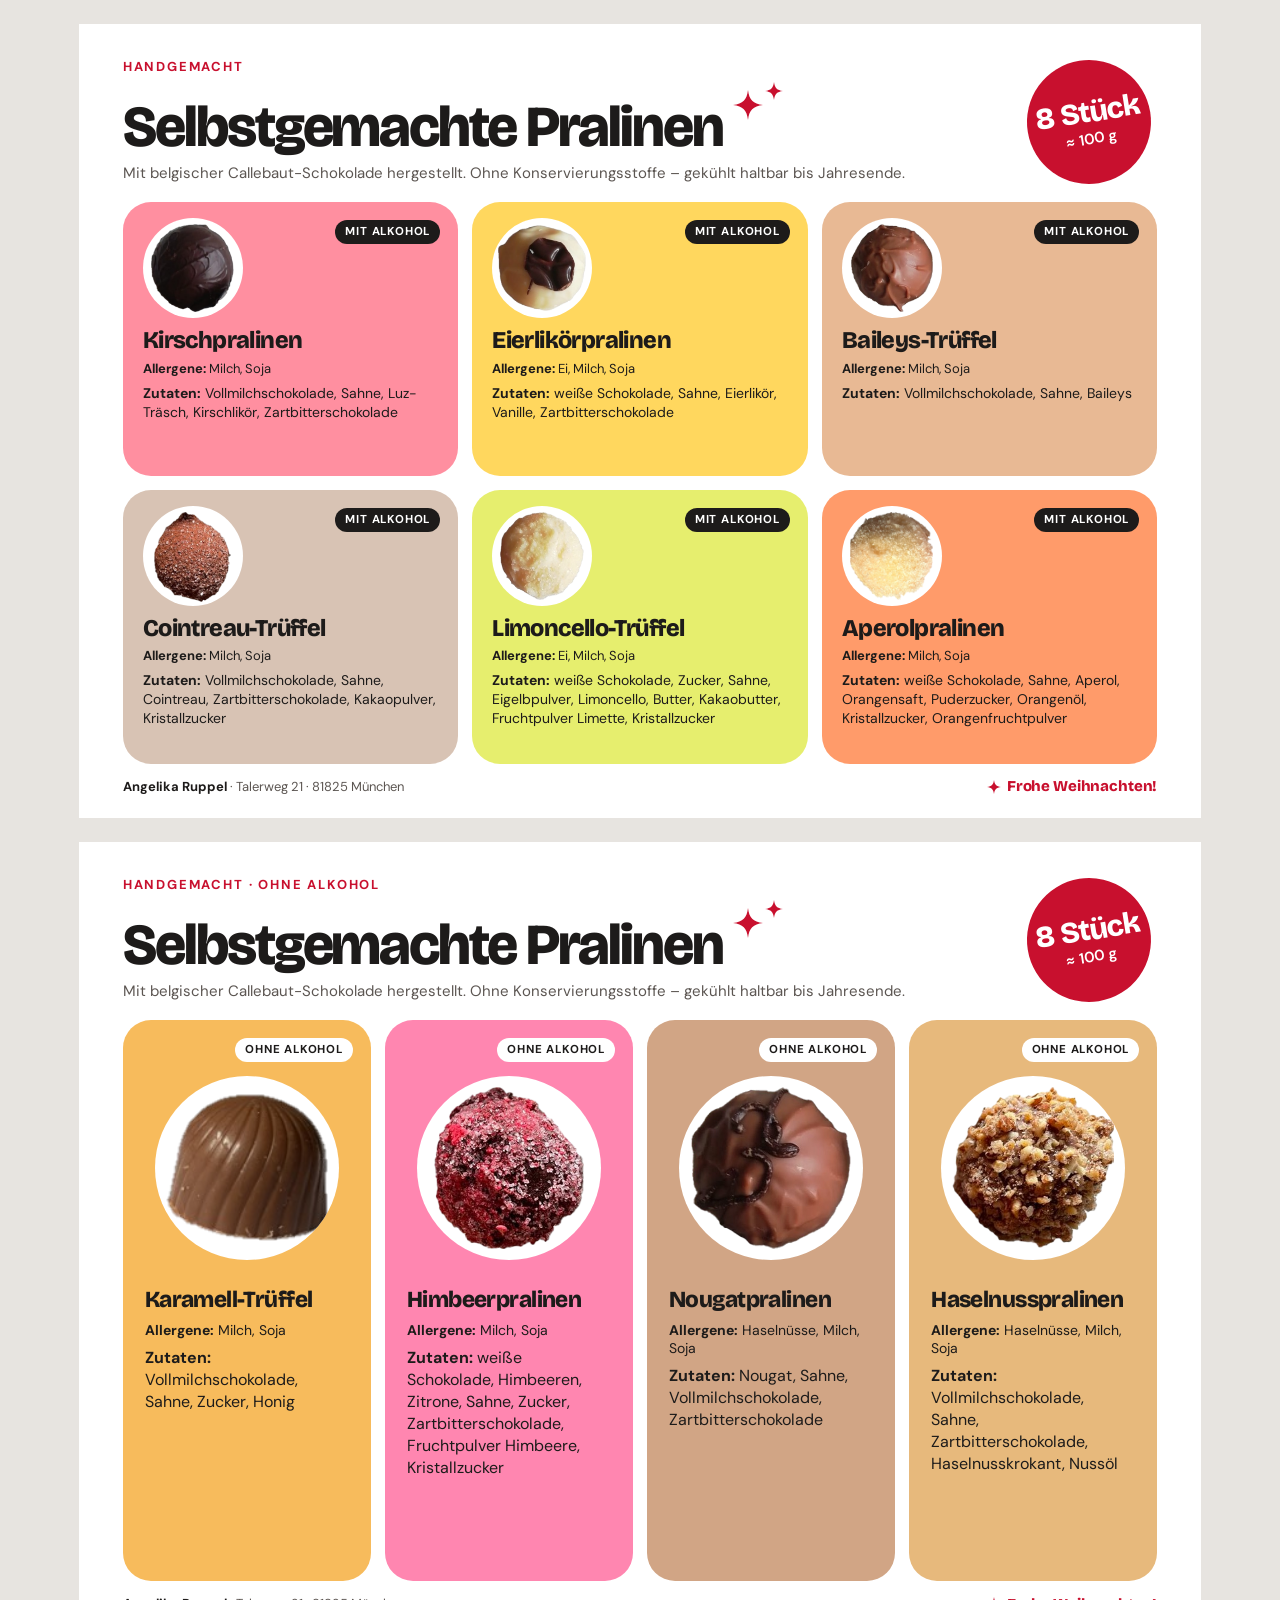
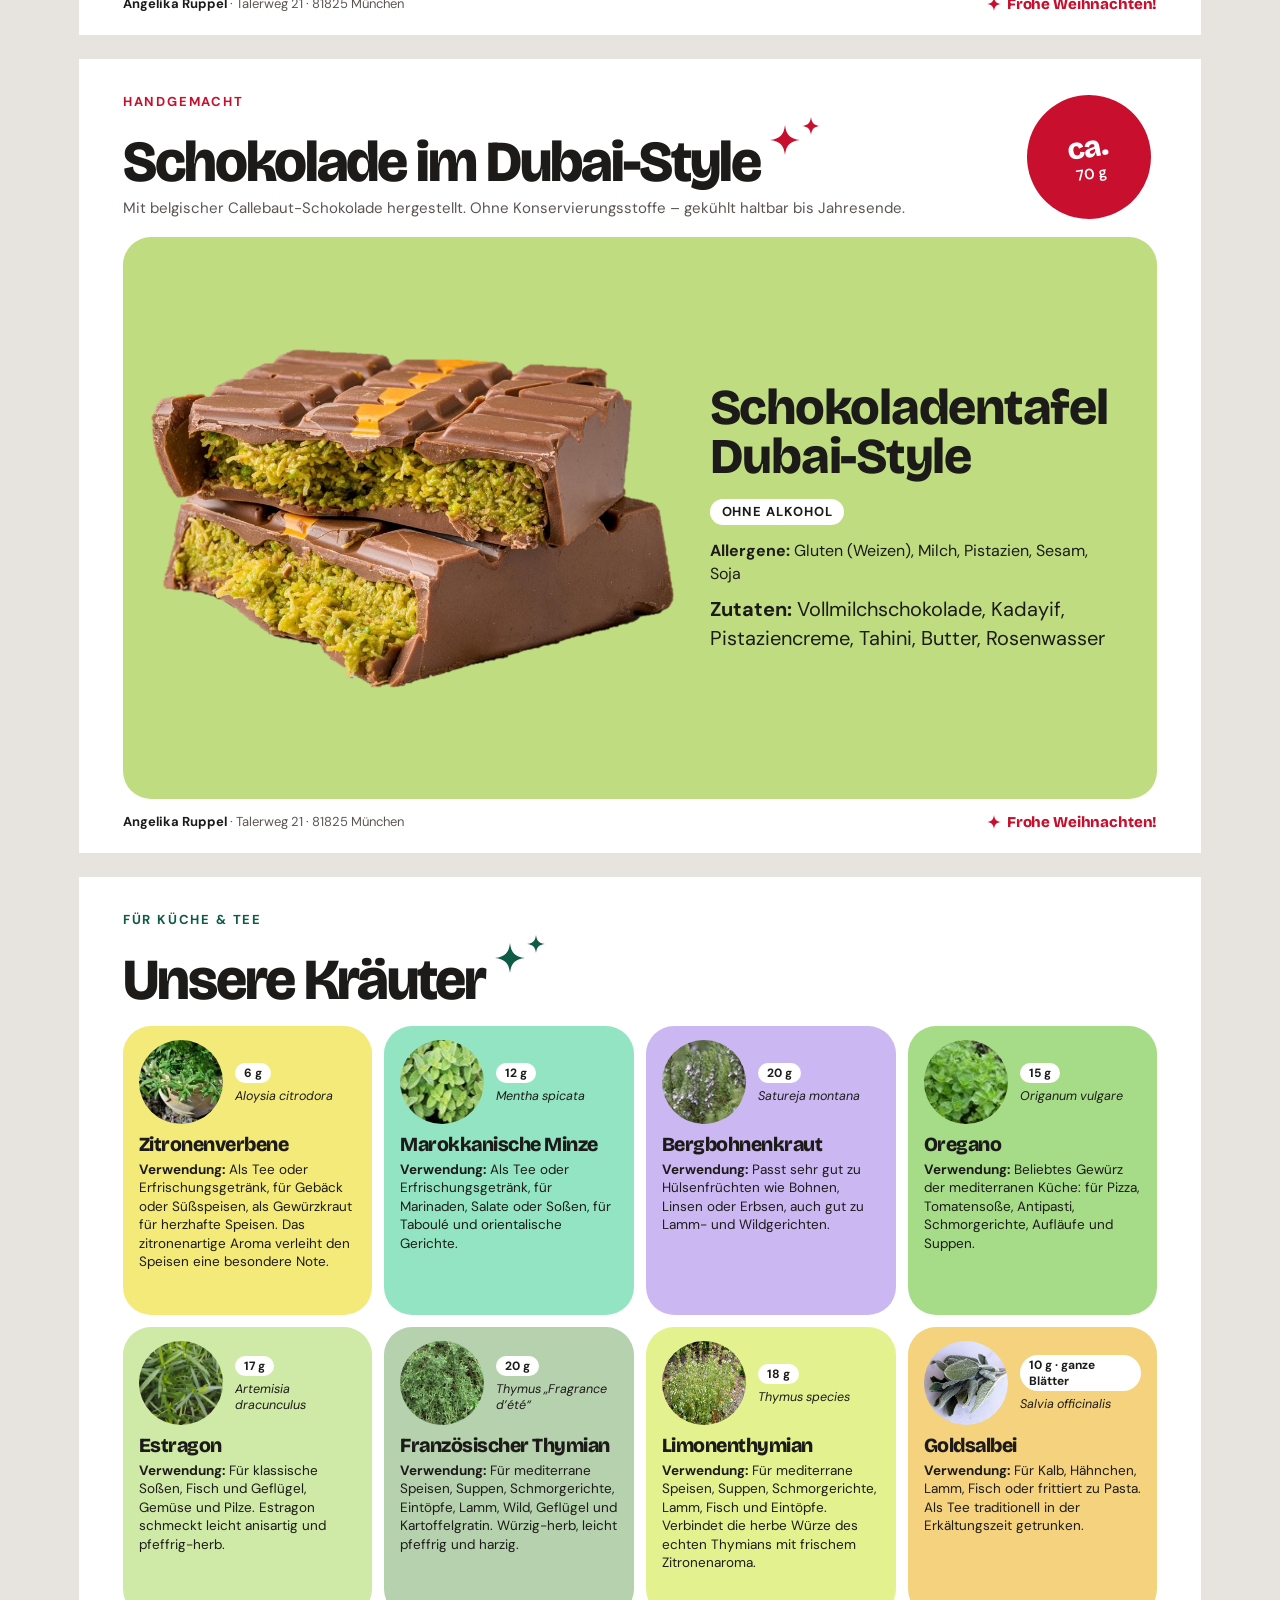
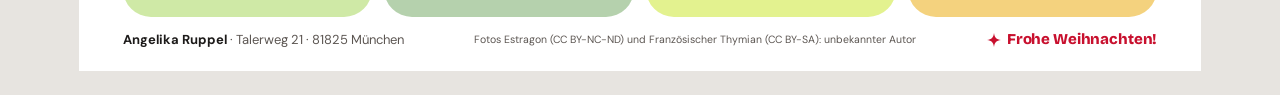
==== weihnachtsbazar/druck/auslagen.html @ 476b5126 "Neues, modernes Design und kompakte Querformat-Blätter mit 8 Kräutern - Design-System komplett übera" ====
<!doctype html>
<html lang="de">
<head>
<meta charset="utf-8">
<meta name="viewport" content="width=device-width, initial-scale=1">
<title>Bazar-Auslagen</title>
<link rel="preconnect" href="https://fonts.googleapis.com">
<link rel="stylesheet" href="https://fonts.googleapis.com/css2?family=Bricolage+Grotesque:opsz,wght@12..96,400..800&family=DM+Sans:ital,opsz,wght@0,9..40,400..700;1,9..40,400..700&display=swap">
<style>
/* Weihnachtsbazar Auslagen – A4 quer, kompakt, modern */
:root {
  --weiss: #ffffff; --tinte: #1d1b1a; --tinte-2: #5c5652;
  --rot: #c8102e; --tanne: #0f5b45;
  --font-display: "Bricolage Grotesque", "Arial Black", Arial, sans-serif;
  --font-sans: "DM Sans", "Segoe UI", Arial, sans-serif;
  --space-1: 8px; --space-2: 16px; --space-3: 24px; --space-4: 32px; --space-5: 44px;
  --radius-sm: 10px; --radius-lg: 28px; --radius-rund: 999px;
}
@page { size: A4 landscape; margin: 0; }
* { box-sizing: border-box; }
html, body { margin: 0; background: #e7e4e0; }
body { font-family: var(--font-sans); color: var(--tinte); }
@media print { html, body { background: #fff; } .blatt { margin: 0 !important; } }

.blatt {
  width: 297mm; height: 210mm; margin: 24px auto; position: relative; overflow: hidden;
  display: flex; flex-direction: column;
  padding: 34px var(--space-5) 22px;
  background: var(--weiss);
  break-after: page; page-break-after: always;
  -webkit-print-color-adjust: exact; print-color-adjust: exact;
}
.blatt:last-child { break-after: auto; page-break-after: auto; }

/* ---------- Kopf ---------- */
.kopf { display: flex; align-items: flex-end; justify-content: space-between; gap: var(--space-3); }
.kopf-text { min-width: 0; }
.dach { margin: 0 0 6px; font: 700 13px/18px var(--font-sans); letter-spacing: .14em; text-transform: uppercase; color: var(--rot); }
.dach--kraeuter { color: var(--tanne); }
.titel { margin: 0; font-family: var(--font-display); font-weight: 800; font-size: 58px; line-height: .95;
  letter-spacing: -.035em; font-variation-settings: "opsz" 96; }
.titel .funkeln { display: inline-block; width: 30px; height: 30px; margin-left: 10px; vertical-align: 26px; }
.titel .funkeln--klein { width: 18px; height: 18px; margin-left: 2px; vertical-align: 46px; }
.funkeln path { fill: var(--rot); }
.funkeln--gruen path { fill: var(--tanne); }
.info { margin: 8px 0 0; font-size: 15px; line-height: 21px; color: var(--tinte-2); }

/* runder Aufkleber */
.sticker { flex: 0 0 auto; width: 124px; height: 124px; margin: -6px 6px 0 0; border-radius: var(--radius-rund);
  background: var(--rot); color: var(--weiss); display: grid; place-content: center; text-align: center;
  transform: rotate(-9deg); }
.sticker b { display: block; font: 800 30px/1 var(--font-display); letter-spacing: -.03em; }
.sticker span { display: block; margin-top: 4px; font: 600 15px/1.1 var(--font-sans); }
.sticker--gruen { background: var(--tanne); }

/* ---------- Raster ---------- */
.raster { flex: 1; display: grid; gap: 14px; margin-top: 18px; min-height: 0; }
.raster--3 { grid-template-columns: repeat(3, 1fr); grid-template-rows: 1fr 1fr; }
.raster--4 { grid-template-columns: repeat(4, 1fr); grid-template-rows: 1fr; }
.raster--4x2 { grid-template-columns: repeat(4, 1fr); grid-template-rows: 1fr 1fr; gap: 12px; }

/* ---------- Karte ---------- */
.karte { position: relative; display: flex; flex-direction: column; padding: 16px 20px 18px;
  border-radius: var(--radius-lg); background: var(--c); overflow: hidden; }
.foto { flex: 0 0 auto; width: 100px; height: 100px; border-radius: var(--radius-rund); background: var(--weiss);
  display: grid; place-items: center; overflow: hidden; }
.foto img { width: 88%; height: 88%; object-fit: contain; }
.foto--bild img { width: 100%; height: 100%; object-fit: cover; }
.name { margin: 10px 0 0; font-family: var(--font-display); font-weight: 800; font-size: 24px; line-height: 1.02;
  letter-spacing: -.025em; font-variation-settings: "opsz" 48; }
.pille { display: inline-block; font: 700 11.5px/16px var(--font-sans); letter-spacing: .07em; text-transform: uppercase;
  padding: 4px 10px; border-radius: var(--radius-rund); white-space: nowrap; }
.pille--alk { background: var(--tinte); color: var(--weiss); }
.pille--ohne { background: var(--weiss); color: var(--tinte); }
.karte > .pille { position: absolute; top: 18px; right: 18px; }
.allergene { margin: 7px 0 0; font-size: 13px; line-height: 18px; }
.allergene b, .zutaten b { font-weight: 700; }
.zutaten { margin: 6px 0 0; font-size: 14px; line-height: 19px; }

/* 4er-Reihe: große Fotos */
.raster--4 .karte { padding: 22px; }
.raster--4 .foto { width: 184px; height: 184px; margin: 34px auto 0; }
.raster--4 .name { margin-top: 28px; font-size: 23px; }
.raster--4 .allergene { font-size: 14px; margin-top: 10px; }
.raster--4 .zutaten { font-size: 16px; line-height: 22px; margin-top: 8px; }

/* Einzelprodukt */
.karte--gross { flex: 1; margin-top: 18px; flex-direction: row; align-items: center; gap: 36px; padding: 28px 56px 28px 28px; }
.karte--gross .tafel { flex: 0 0 auto; width: 55%; max-height: 100%; object-fit: contain; }
.karte--gross .name { margin: 0; font-size: 50px; line-height: .98; }
.karte--gross .pille { margin-top: 18px; font-size: 13px; padding: 5px 12px; }
.karte--gross .allergene { font-size: 16px; line-height: 23px; margin-top: 14px; }
.karte--gross .zutaten { font-size: 20px; line-height: 29px; margin-top: 10px; }

/* Kräuter (4 × 2) */
.karte--kraut { padding: 14px 16px 16px; }
.kraut-kopf { display: flex; align-items: center; gap: 12px; }
.kraut-kopf .foto { width: 84px; height: 84px; }
.karte--kraut .name { margin: 10px 0 0; font-size: 20px; }
.latein { margin: 5px 0 0; font-size: 12.5px; line-height: 16px; font-style: italic; }
.gewicht { display: inline-block; font: 700 12px/16px var(--font-sans); padding: 2px 9px;
  border-radius: var(--radius-rund); background: var(--weiss); }
.karte--kraut .zutaten { margin-top: 6px; font-size: 13.5px; line-height: 18.5px; }

/* ---------- Fuß ---------- */
.fuss { display: flex; justify-content: space-between; align-items: center; gap: var(--space-2); margin-top: 14px;
  font-size: 13px; line-height: 18px; color: var(--tinte-2); }
.fuss b { color: var(--tinte); }
.fuss .gruss { font: 800 15px/1 var(--font-display); letter-spacing: -.01em; color: var(--rot); display: inline-flex; align-items: center; gap: 6px; }
.fuss .gruss svg { width: 14px; height: 14px; }
.fuss .credit { font-size: 10.5px; }

</style>
</head>
<body>
<section class="blatt">
  <header class="kopf">
    <div class="kopf-text">
      <p class="dach">Handgemacht</p>
      <h1 class="titel">Selbstgemachte Pralinen<svg class="funkeln" viewBox="0 0 24 24" aria-hidden="true"><path d="M12 0C13 8 16 11 24 12C16 13 13 16 12 24C11 16 8 13 0 12C8 11 11 8 12 0Z"/></svg><svg class="funkeln funkeln--klein" viewBox="0 0 24 24" aria-hidden="true"><path d="M12 0C13 8 16 11 24 12C16 13 13 16 12 24C11 16 8 13 0 12C8 11 11 8 12 0Z"/></svg></h1>
      <p class="info">Mit belgischer Callebaut-Schokolade hergestellt. Ohne Konservierungsstoffe – gekühlt haltbar bis Jahresende.</p>
    </div>
    <div class="sticker" aria-hidden="true"><b>8 Stück</b><span>≈ 100 g</span></div>
  </header>
  <div class="raster raster--3">
    <article class="karte" style="--c:#ff8fa0">
      <span class="pille pille--alk">mit Alkohol</span>
      <div class="foto"><img src="fotos/kirsch.png" alt=""></div>
      <h2 class="name">Kirschpralinen</h2>
      <p class="allergene"><b>Allergene:</b> Milch, Soja</p>
      <p class="zutaten"><b>Zutaten:</b> Vollmilchschokolade, Sahne, Luz-Träsch, Kirschlikör, Zartbitterschokolade</p>
    </article>
    <article class="karte" style="--c:#ffd75e">
      <span class="pille pille--alk">mit Alkohol</span>
      <div class="foto"><img src="fotos/eierlikoer.png" alt=""></div>
      <h2 class="name">Eierlikörpralinen</h2>
      <p class="allergene"><b>Allergene:</b> Ei, Milch, Soja</p>
      <p class="zutaten"><b>Zutaten:</b> weiße Schokolade, Sahne, Eierlikör, Vanille, Zartbitterschokolade</p>
    </article>
    <article class="karte" style="--c:#e8b994">
      <span class="pille pille--alk">mit Alkohol</span>
      <div class="foto"><img src="fotos/baileys.png" alt=""></div>
      <h2 class="name">Baileys-Trüffel</h2>
      <p class="allergene"><b>Allergene:</b> Milch, Soja</p>
      <p class="zutaten"><b>Zutaten:</b> Vollmilchschokolade, Sahne, Baileys</p>
    </article>
    <article class="karte" style="--c:#d8c3b4">
      <span class="pille pille--alk">mit Alkohol</span>
      <div class="foto"><img src="fotos/cointreau.png" alt=""></div>
      <h2 class="name">Cointreau-Trüffel</h2>
      <p class="allergene"><b>Allergene:</b> Milch, Soja</p>
      <p class="zutaten"><b>Zutaten:</b> Vollmilchschokolade, Sahne, Cointreau, Zartbitterschokolade, Kakaopulver, Kristallzucker</p>
    </article>
    <article class="karte" style="--c:#e6ee6e">
      <span class="pille pille--alk">mit Alkohol</span>
      <div class="foto"><img src="fotos/limoncello.png" alt=""></div>
      <h2 class="name">Limoncello-Trüffel</h2>
      <p class="allergene"><b>Allergene:</b> Ei, Milch, Soja</p>
      <p class="zutaten"><b>Zutaten:</b> weiße Schokolade, Zucker, Sahne, Eigelbpulver, Limoncello, Butter, Kakaobutter, Fruchtpulver Limette, Kristallzucker</p>
    </article>
    <article class="karte" style="--c:#ff9b6a">
      <span class="pille pille--alk">mit Alkohol</span>
      <div class="foto"><img src="fotos/aperol.png" alt=""></div>
      <h2 class="name">Aperolpralinen</h2>
      <p class="allergene"><b>Allergene:</b> Milch, Soja</p>
      <p class="zutaten"><b>Zutaten:</b> weiße Schokolade, Sahne, Aperol, Orangensaft, Puderzucker, Orangenöl, Kristallzucker, Orangenfruchtpulver</p>
    </article>
  </div>
  <footer class="fuss"><span><b>Angelika Ruppel</b> · Talerweg 21 · 81825 München</span><span class="gruss"><svg class="funkeln" viewBox="0 0 24 24" aria-hidden="true"><path d="M12 0C13 8 16 11 24 12C16 13 13 16 12 24C11 16 8 13 0 12C8 11 11 8 12 0Z"/></svg>Frohe Weihnachten!</span></footer>
</section>
<section class="blatt">
  <header class="kopf">
    <div class="kopf-text">
      <p class="dach">Handgemacht · ohne Alkohol</p>
      <h1 class="titel">Selbstgemachte Pralinen<svg class="funkeln" viewBox="0 0 24 24" aria-hidden="true"><path d="M12 0C13 8 16 11 24 12C16 13 13 16 12 24C11 16 8 13 0 12C8 11 11 8 12 0Z"/></svg><svg class="funkeln funkeln--klein" viewBox="0 0 24 24" aria-hidden="true"><path d="M12 0C13 8 16 11 24 12C16 13 13 16 12 24C11 16 8 13 0 12C8 11 11 8 12 0Z"/></svg></h1>
      <p class="info">Mit belgischer Callebaut-Schokolade hergestellt. Ohne Konservierungsstoffe – gekühlt haltbar bis Jahresende.</p>
    </div>
    <div class="sticker" aria-hidden="true"><b>8 Stück</b><span>≈ 100 g</span></div>
  </header>
  <div class="raster raster--4">
    <article class="karte" style="--c:#f7bb5c">
      <span class="pille pille--ohne">ohne Alkohol</span>
      <div class="foto"><img src="fotos/karamell.png" alt=""></div>
      <h2 class="name">Karamell-Trüffel</h2>
      <p class="allergene"><b>Allergene:</b> Milch, Soja</p>
      <p class="zutaten"><b>Zutaten:</b> Vollmilchschokolade, Sahne, Zucker, Honig</p>
    </article>
    <article class="karte" style="--c:#ff86b0">
      <span class="pille pille--ohne">ohne Alkohol</span>
      <div class="foto"><img src="fotos/himbeer.png" alt=""></div>
      <h2 class="name">Himbeerpralinen</h2>
      <p class="allergene"><b>Allergene:</b> Milch, Soja</p>
      <p class="zutaten"><b>Zutaten:</b> weiße Schokolade, Himbeeren, Zitrone, Sahne, Zucker, Zartbitterschokolade, Fruchtpulver Himbeere, Kristallzucker</p>
    </article>
    <article class="karte" style="--c:#d1a585">
      <span class="pille pille--ohne">ohne Alkohol</span>
      <div class="foto"><img src="fotos/nougat.png" alt=""></div>
      <h2 class="name">Nougatpralinen</h2>
      <p class="allergene"><b>Allergene:</b> Haselnüsse, Milch, Soja</p>
      <p class="zutaten"><b>Zutaten:</b> Nougat, Sahne, Vollmilchschokolade, Zartbitterschokolade</p>
    </article>
    <article class="karte" style="--c:#e7b97c">
      <span class="pille pille--ohne">ohne Alkohol</span>
      <div class="foto"><img src="fotos/haselnuss.png" alt=""></div>
      <h2 class="name">Haselnusspralinen</h2>
      <p class="allergene"><b>Allergene:</b> Haselnüsse, Milch, Soja</p>
      <p class="zutaten"><b>Zutaten:</b> Vollmilchschokolade, Sahne, Zartbitterschokolade, Haselnusskrokant, Nussöl</p>
    </article>
  </div>
  <footer class="fuss"><span><b>Angelika Ruppel</b> · Talerweg 21 · 81825 München</span><span class="gruss"><svg class="funkeln" viewBox="0 0 24 24" aria-hidden="true"><path d="M12 0C13 8 16 11 24 12C16 13 13 16 12 24C11 16 8 13 0 12C8 11 11 8 12 0Z"/></svg>Frohe Weihnachten!</span></footer>
</section>
<section class="blatt">
  <header class="kopf">
    <div class="kopf-text">
      <p class="dach">Handgemacht</p>
      <h1 class="titel">Schokolade im Dubai-Style<svg class="funkeln" viewBox="0 0 24 24" aria-hidden="true"><path d="M12 0C13 8 16 11 24 12C16 13 13 16 12 24C11 16 8 13 0 12C8 11 11 8 12 0Z"/></svg><svg class="funkeln funkeln--klein" viewBox="0 0 24 24" aria-hidden="true"><path d="M12 0C13 8 16 11 24 12C16 13 13 16 12 24C11 16 8 13 0 12C8 11 11 8 12 0Z"/></svg></h1>
      <p class="info">Mit belgischer Callebaut-Schokolade hergestellt. Ohne Konservierungsstoffe – gekühlt haltbar bis Jahresende.</p>
    </div>
    <div class="sticker" aria-hidden="true"><b>ca.</b><span>70 g</span></div>
  </header>
  <article class="karte karte--gross" style="--c:#bfdc80">
    <img class="tafel" src="fotos/dubai.png" alt="">
    <div>
      <h2 class="name">Schokoladentafel Dubai-Style</h2>
      <span class="pille pille--ohne">ohne Alkohol</span>
      <p class="allergene"><b>Allergene:</b> Gluten (Weizen), Milch, Pistazien, Sesam, Soja</p>
      <p class="zutaten"><b>Zutaten:</b> Vollmilchschokolade, Kadayif, Pistaziencreme, Tahini, Butter, Rosenwasser</p>
    </div>
  </article>
  <footer class="fuss"><span><b>Angelika Ruppel</b> · Talerweg 21 · 81825 München</span><span class="gruss"><svg class="funkeln" viewBox="0 0 24 24" aria-hidden="true"><path d="M12 0C13 8 16 11 24 12C16 13 13 16 12 24C11 16 8 13 0 12C8 11 11 8 12 0Z"/></svg>Frohe Weihnachten!</span></footer>
</section>
<section class="blatt">
  <header class="kopf">
    <div class="kopf-text">
      <p class="dach dach--kraeuter">Für Küche &amp; Tee</p>
      <h1 class="titel">Unsere Kräuter<svg class="funkeln funkeln--gruen" viewBox="0 0 24 24" aria-hidden="true"><path d="M12 0C13 8 16 11 24 12C16 13 13 16 12 24C11 16 8 13 0 12C8 11 11 8 12 0Z"/></svg><svg class="funkeln funkeln--klein funkeln--gruen" viewBox="0 0 24 24" aria-hidden="true"><path d="M12 0C13 8 16 11 24 12C16 13 13 16 12 24C11 16 8 13 0 12C8 11 11 8 12 0Z"/></svg></h1>
      
    </div>
    
  </header>
  <div class="raster raster--4x2">
    <article class="karte karte--kraut" style="--c:#f3ea7a">
      <div class="kraut-kopf">
        <div class="foto foto--bild"><img src="fotos/zitronenverbene.jpg" alt=""></div>
        <div>
          <span class="gewicht">6 g</span>
          <p class="latein">Aloysia citrodora</p>
        </div>
      </div>
      <h2 class="name">Zitronenverbene</h2>
      <p class="zutaten"><b>Verwendung:</b> Als Tee oder Erfrischungsgetränk, für Gebäck oder Süßspeisen, als Gewürzkraut für herzhafte Speisen. Das zitronenartige Aroma verleiht den Speisen eine besondere Note.</p>
    </article>
    <article class="karte karte--kraut" style="--c:#93e4c2">
      <div class="kraut-kopf">
        <div class="foto foto--bild"><img src="fotos/minze.jpg" alt=""></div>
        <div>
          <span class="gewicht">12 g</span>
          <p class="latein">Mentha spicata</p>
        </div>
      </div>
      <h2 class="name">Marokkanische Minze</h2>
      <p class="zutaten"><b>Verwendung:</b> Als Tee oder Erfrischungsgetränk, für Marinaden, Salate oder Soßen, für Taboulé und orientalische Gerichte.</p>
    </article>
    <article class="karte karte--kraut" style="--c:#cbb8f2">
      <div class="kraut-kopf">
        <div class="foto foto--bild"><img src="fotos/bergbohnenkraut.jpg" alt=""></div>
        <div>
          <span class="gewicht">20 g</span>
          <p class="latein">Satureja montana</p>
        </div>
      </div>
      <h2 class="name">Bergbohnenkraut</h2>
      <p class="zutaten"><b>Verwendung:</b> Passt sehr gut zu Hülsenfrüchten wie Bohnen, Linsen oder Erbsen, auch gut zu Lamm- und Wildgerichten.</p>
    </article>
    <article class="karte karte--kraut" style="--c:#a6db88">
      <div class="kraut-kopf">
        <div class="foto foto--bild"><img src="fotos/oregano.jpg" alt=""></div>
        <div>
          <span class="gewicht">15 g</span>
          <p class="latein">Origanum vulgare</p>
        </div>
      </div>
      <h2 class="name">Oregano</h2>
      <p class="zutaten"><b>Verwendung:</b> Beliebtes Gewürz der mediterranen Küche: für Pizza, Tomatensoße, Antipasti, Schmorgerichte, Aufläufe und Suppen.</p>
    </article>
    <article class="karte karte--kraut" style="--c:#cfe9a6">
      <div class="kraut-kopf">
        <div class="foto foto--bild"><img src="fotos/estragon.jpg" alt=""></div>
        <div>
          <span class="gewicht">17 g</span>
          <p class="latein">Artemisia dracunculus</p>
        </div>
      </div>
      <h2 class="name">Estragon</h2>
      <p class="zutaten"><b>Verwendung:</b> Für klassische Soßen, Fisch und Geflügel, Gemüse und Pilze. Estragon schmeckt leicht anisartig und pfeffrig-herb.</p>
    </article>
    <article class="karte karte--kraut" style="--c:#b5d1ad">
      <div class="kraut-kopf">
        <div class="foto foto--bild"><img src="fotos/thymian-franz.jpg" alt=""></div>
        <div>
          <span class="gewicht">20 g</span>
          <p class="latein">Thymus „Fragrance d’été“</p>
        </div>
      </div>
      <h2 class="name">Französischer Thymian</h2>
      <p class="zutaten"><b>Verwendung:</b> Für mediterrane Speisen, Suppen, Schmorgerichte, Eintöpfe, Lamm, Wild, Geflügel und Kartoffelgratin. Würzig-herb, leicht pfeffrig und harzig.</p>
    </article>
    <article class="karte karte--kraut" style="--c:#e3f28f">
      <div class="kraut-kopf">
        <div class="foto foto--bild"><img src="fotos/limonenthymian.jpg" alt=""></div>
        <div>
          <span class="gewicht">18 g</span>
          <p class="latein">Thymus species</p>
        </div>
      </div>
      <h2 class="name">Limonenthymian</h2>
      <p class="zutaten"><b>Verwendung:</b> Für mediterrane Speisen, Suppen, Schmorgerichte, Lamm, Fisch und Eintöpfe. Verbindet die herbe Würze des echten Thymians mit frischem Zitronenaroma.</p>
    </article>
    <article class="karte karte--kraut" style="--c:#f4d27e">
      <div class="kraut-kopf">
        <div class="foto foto--bild"><img src="fotos/goldsalbei.jpg" alt=""></div>
        <div>
          <span class="gewicht">10 g · ganze Blätter</span>
          <p class="latein">Salvia officinalis</p>
        </div>
      </div>
      <h2 class="name">Goldsalbei</h2>
      <p class="zutaten"><b>Verwendung:</b> Für Kalb, Hähnchen, Lamm, Fisch oder frittiert zu Pasta. Als Tee traditionell in der Erkältungszeit getrunken.</p>
    </article>
  </div>
  <footer class="fuss"><span><b>Angelika Ruppel</b> · Talerweg 21 · 81825 München</span><span class="credit">Fotos Estragon (CC BY-NC-ND) und Französischer Thymian (CC BY-SA): unbekannter Autor</span><span class="gruss"><svg class="funkeln" viewBox="0 0 24 24" aria-hidden="true"><path d="M12 0C13 8 16 11 24 12C16 13 13 16 12 24C11 16 8 13 0 12C8 11 11 8 12 0Z"/></svg>Frohe Weihnachten!</span></footer>
</section>
</body>
</html>
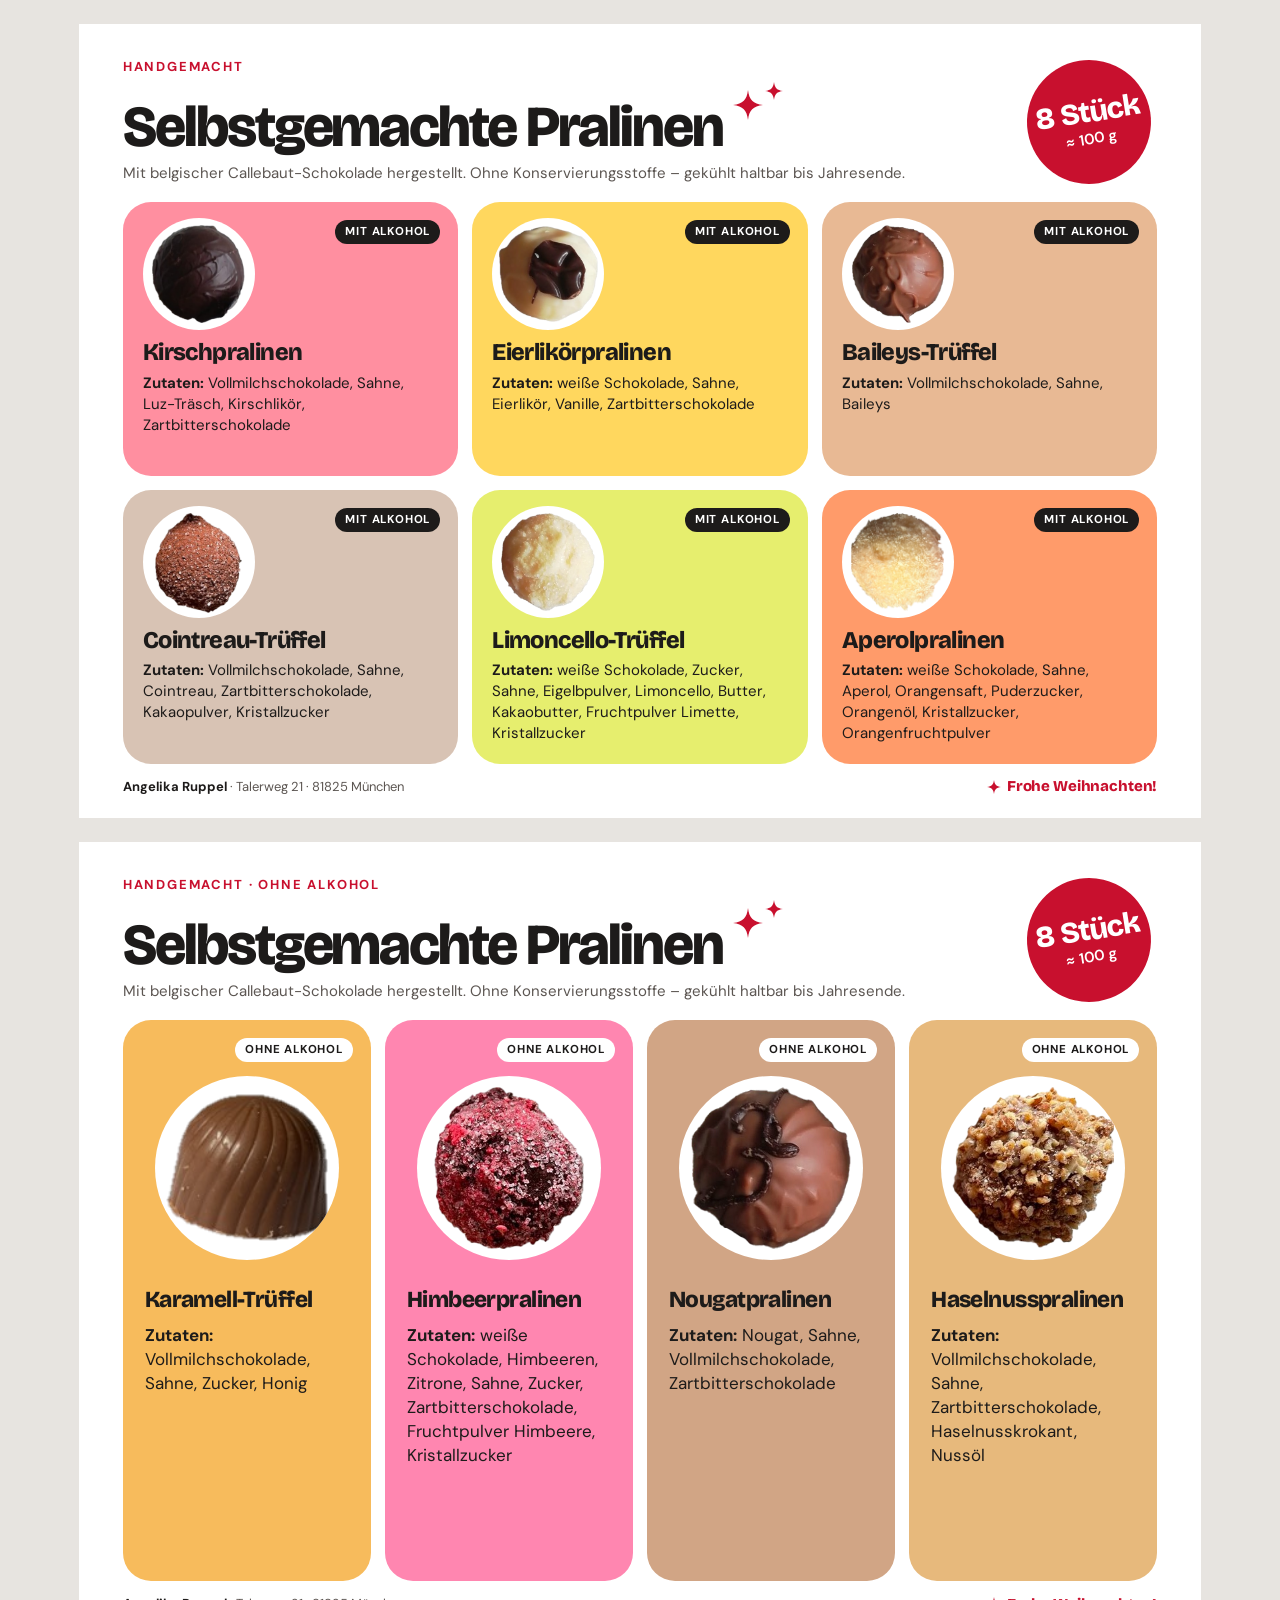
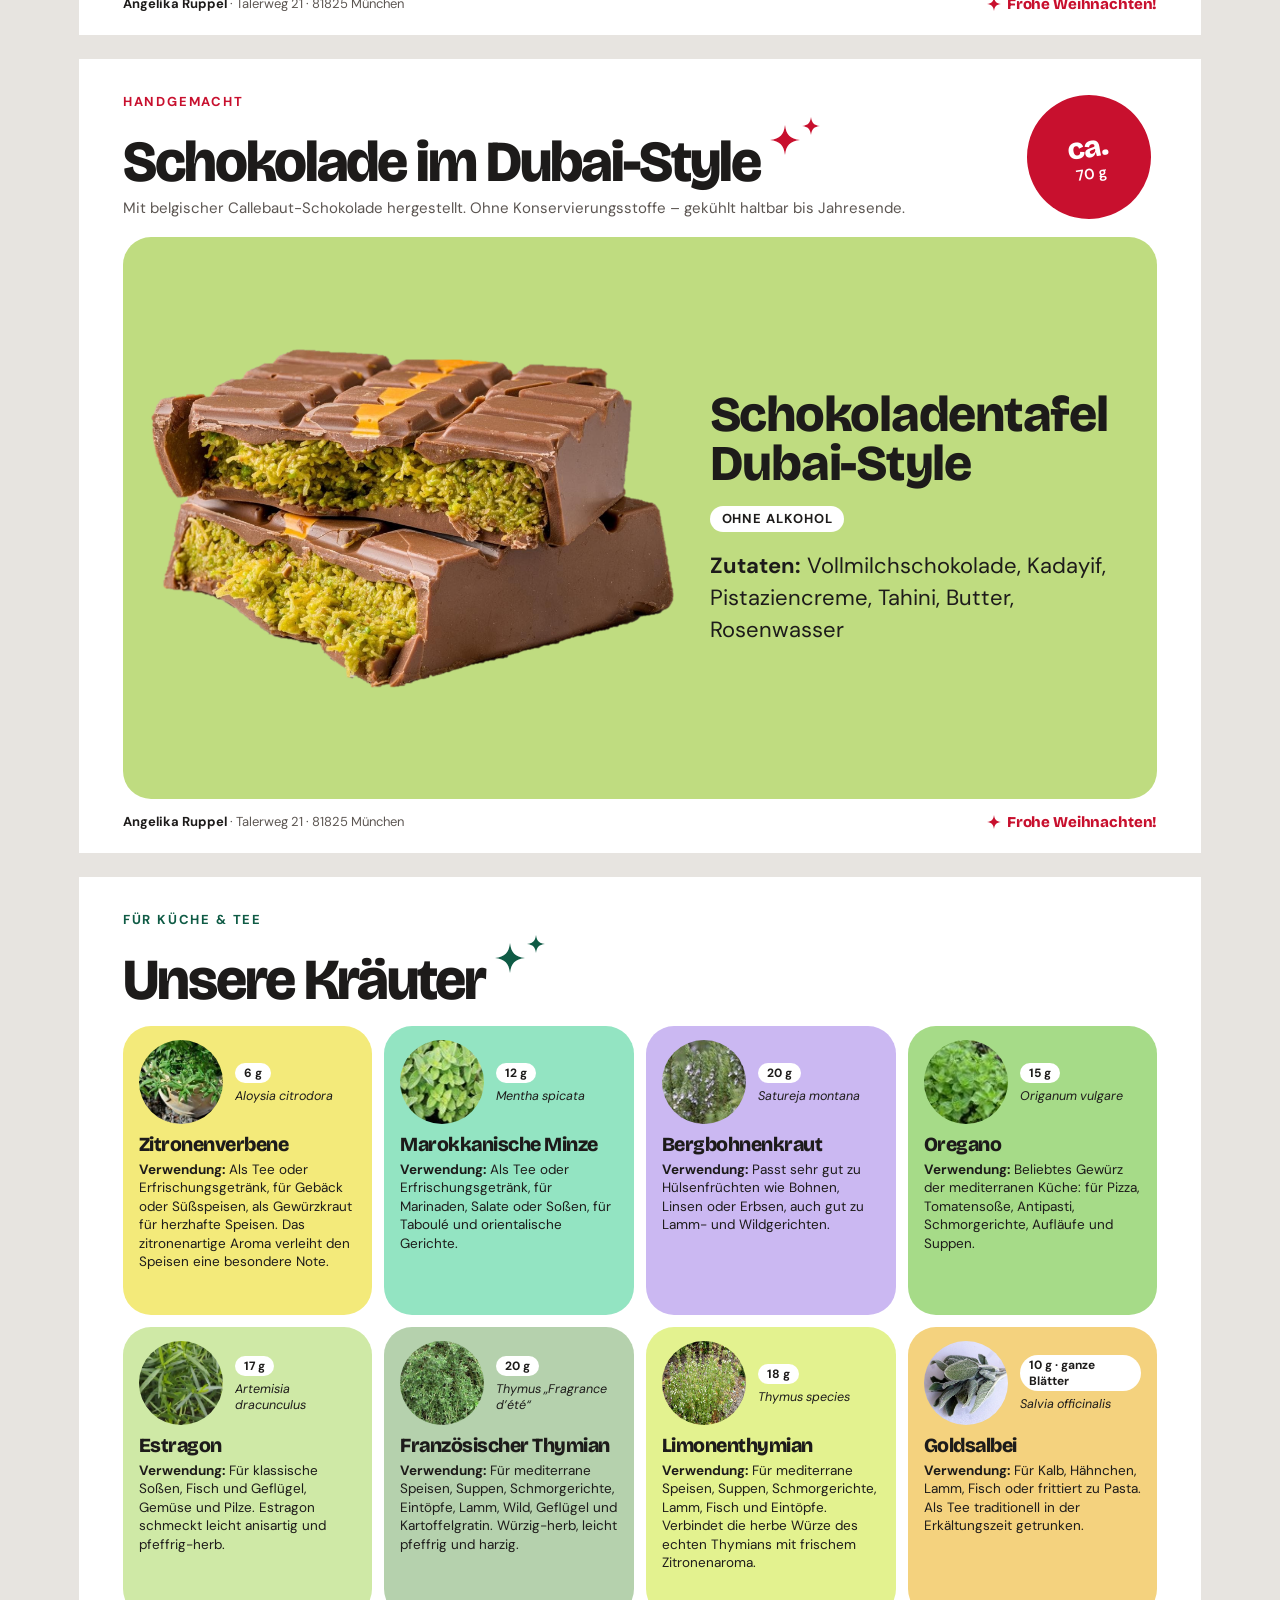
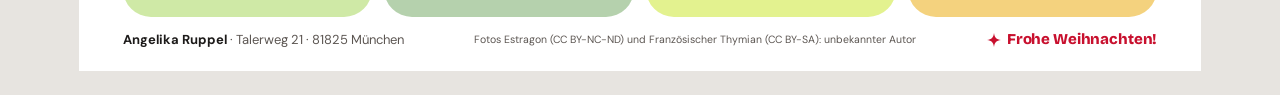
==== commit bd4ee7b4: "Allergene entfernt, Affinity-Paket ergänzt - Allergenzeilen aus allen Blättern und dem Design-System" ====
--- a/weihnachtsbazar/druck/auslagen.html
+++ b/weihnachtsbazar/druck/auslagen.html
@@ -73,24 +73,21 @@
 .pille--alk { background: var(--tinte); color: var(--weiss); }
 .pille--ohne { background: var(--weiss); color: var(--tinte); }
 .karte > .pille { position: absolute; top: 18px; right: 18px; }
-.allergene { margin: 7px 0 0; font-size: 13px; line-height: 18px; }
-.allergene b, .zutaten b { font-weight: 700; }
-.zutaten { margin: 6px 0 0; font-size: 14px; line-height: 19px; }
+.zutaten b { font-weight: 700; }
+.zutaten { margin: 8px 0 0; font-size: 15px; line-height: 21px; }
 
 /* 4er-Reihe: große Fotos */
 .raster--4 .karte { padding: 22px; }
 .raster--4 .foto { width: 184px; height: 184px; margin: 34px auto 0; }
 .raster--4 .name { margin-top: 28px; font-size: 23px; }
-.raster--4 .allergene { font-size: 14px; margin-top: 10px; }
-.raster--4 .zutaten { font-size: 16px; line-height: 22px; margin-top: 8px; }
+.raster--4 .zutaten { font-size: 17px; line-height: 24px; margin-top: 12px; }
 
 /* Einzelprodukt */
 .karte--gross { flex: 1; margin-top: 18px; flex-direction: row; align-items: center; gap: 36px; padding: 28px 56px 28px 28px; }
 .karte--gross .tafel { flex: 0 0 auto; width: 55%; max-height: 100%; object-fit: contain; }
 .karte--gross .name { margin: 0; font-size: 50px; line-height: .98; }
 .karte--gross .pille { margin-top: 18px; font-size: 13px; padding: 5px 12px; }
-.karte--gross .allergene { font-size: 16px; line-height: 23px; margin-top: 14px; }
-.karte--gross .zutaten { font-size: 20px; line-height: 29px; margin-top: 10px; }
+.karte--gross .zutaten { font-size: 22px; line-height: 32px; margin-top: 18px; }
 
 /* Kräuter (4 × 2) */
 .karte--kraut { padding: 14px 16px 16px; }
@@ -110,6 +107,9 @@
 .fuss .gruss svg { width: 14px; height: 14px; }
 .fuss .credit { font-size: 10.5px; }
 
+/* Blatt 1: etwas größere Fotos */
+.raster--3 .foto { width: 112px; height: 112px; }
+
 </style>
 </head>
 <body>
@@ -127,42 +127,36 @@
       <span class="pille pille--alk">mit Alkohol</span>
       <div class="foto"><img src="fotos/kirsch.png" alt=""></div>
       <h2 class="name">Kirschpralinen</h2>
-      <p class="allergene"><b>Allergene:</b> Milch, Soja</p>
       <p class="zutaten"><b>Zutaten:</b> Vollmilchschokolade, Sahne, Luz-Träsch, Kirschlikör, Zartbitterschokolade</p>
     </article>
     <article class="karte" style="--c:#ffd75e">
       <span class="pille pille--alk">mit Alkohol</span>
       <div class="foto"><img src="fotos/eierlikoer.png" alt=""></div>
       <h2 class="name">Eierlikörpralinen</h2>
-      <p class="allergene"><b>Allergene:</b> Ei, Milch, Soja</p>
       <p class="zutaten"><b>Zutaten:</b> weiße Schokolade, Sahne, Eierlikör, Vanille, Zartbitterschokolade</p>
     </article>
     <article class="karte" style="--c:#e8b994">
       <span class="pille pille--alk">mit Alkohol</span>
       <div class="foto"><img src="fotos/baileys.png" alt=""></div>
       <h2 class="name">Baileys-Trüffel</h2>
-      <p class="allergene"><b>Allergene:</b> Milch, Soja</p>
       <p class="zutaten"><b>Zutaten:</b> Vollmilchschokolade, Sahne, Baileys</p>
     </article>
     <article class="karte" style="--c:#d8c3b4">
       <span class="pille pille--alk">mit Alkohol</span>
       <div class="foto"><img src="fotos/cointreau.png" alt=""></div>
       <h2 class="name">Cointreau-Trüffel</h2>
-      <p class="allergene"><b>Allergene:</b> Milch, Soja</p>
       <p class="zutaten"><b>Zutaten:</b> Vollmilchschokolade, Sahne, Cointreau, Zartbitterschokolade, Kakaopulver, Kristallzucker</p>
     </article>
     <article class="karte" style="--c:#e6ee6e">
       <span class="pille pille--alk">mit Alkohol</span>
       <div class="foto"><img src="fotos/limoncello.png" alt=""></div>
       <h2 class="name">Limoncello-Trüffel</h2>
-      <p class="allergene"><b>Allergene:</b> Ei, Milch, Soja</p>
       <p class="zutaten"><b>Zutaten:</b> weiße Schokolade, Zucker, Sahne, Eigelbpulver, Limoncello, Butter, Kakaobutter, Fruchtpulver Limette, Kristallzucker</p>
     </article>
     <article class="karte" style="--c:#ff9b6a">
       <span class="pille pille--alk">mit Alkohol</span>
       <div class="foto"><img src="fotos/aperol.png" alt=""></div>
       <h2 class="name">Aperolpralinen</h2>
-      <p class="allergene"><b>Allergene:</b> Milch, Soja</p>
       <p class="zutaten"><b>Zutaten:</b> weiße Schokolade, Sahne, Aperol, Orangensaft, Puderzucker, Orangenöl, Kristallzucker, Orangenfruchtpulver</p>
     </article>
   </div>
@@ -182,28 +176,24 @@
       <span class="pille pille--ohne">ohne Alkohol</span>
       <div class="foto"><img src="fotos/karamell.png" alt=""></div>
       <h2 class="name">Karamell-Trüffel</h2>
-      <p class="allergene"><b>Allergene:</b> Milch, Soja</p>
       <p class="zutaten"><b>Zutaten:</b> Vollmilchschokolade, Sahne, Zucker, Honig</p>
     </article>
     <article class="karte" style="--c:#ff86b0">
       <span class="pille pille--ohne">ohne Alkohol</span>
       <div class="foto"><img src="fotos/himbeer.png" alt=""></div>
       <h2 class="name">Himbeerpralinen</h2>
-      <p class="allergene"><b>Allergene:</b> Milch, Soja</p>
       <p class="zutaten"><b>Zutaten:</b> weiße Schokolade, Himbeeren, Zitrone, Sahne, Zucker, Zartbitterschokolade, Fruchtpulver Himbeere, Kristallzucker</p>
     </article>
     <article class="karte" style="--c:#d1a585">
       <span class="pille pille--ohne">ohne Alkohol</span>
       <div class="foto"><img src="fotos/nougat.png" alt=""></div>
       <h2 class="name">Nougatpralinen</h2>
-      <p class="allergene"><b>Allergene:</b> Haselnüsse, Milch, Soja</p>
       <p class="zutaten"><b>Zutaten:</b> Nougat, Sahne, Vollmilchschokolade, Zartbitterschokolade</p>
     </article>
     <article class="karte" style="--c:#e7b97c">
       <span class="pille pille--ohne">ohne Alkohol</span>
       <div class="foto"><img src="fotos/haselnuss.png" alt=""></div>
       <h2 class="name">Haselnusspralinen</h2>
-      <p class="allergene"><b>Allergene:</b> Haselnüsse, Milch, Soja</p>
       <p class="zutaten"><b>Zutaten:</b> Vollmilchschokolade, Sahne, Zartbitterschokolade, Haselnusskrokant, Nussöl</p>
     </article>
   </div>
@@ -223,7 +213,6 @@
     <div>
       <h2 class="name">Schokoladentafel Dubai-Style</h2>
       <span class="pille pille--ohne">ohne Alkohol</span>
-      <p class="allergene"><b>Allergene:</b> Gluten (Weizen), Milch, Pistazien, Sesam, Soja</p>
       <p class="zutaten"><b>Zutaten:</b> Vollmilchschokolade, Kadayif, Pistaziencreme, Tahini, Butter, Rosenwasser</p>
     </div>
   </article>
